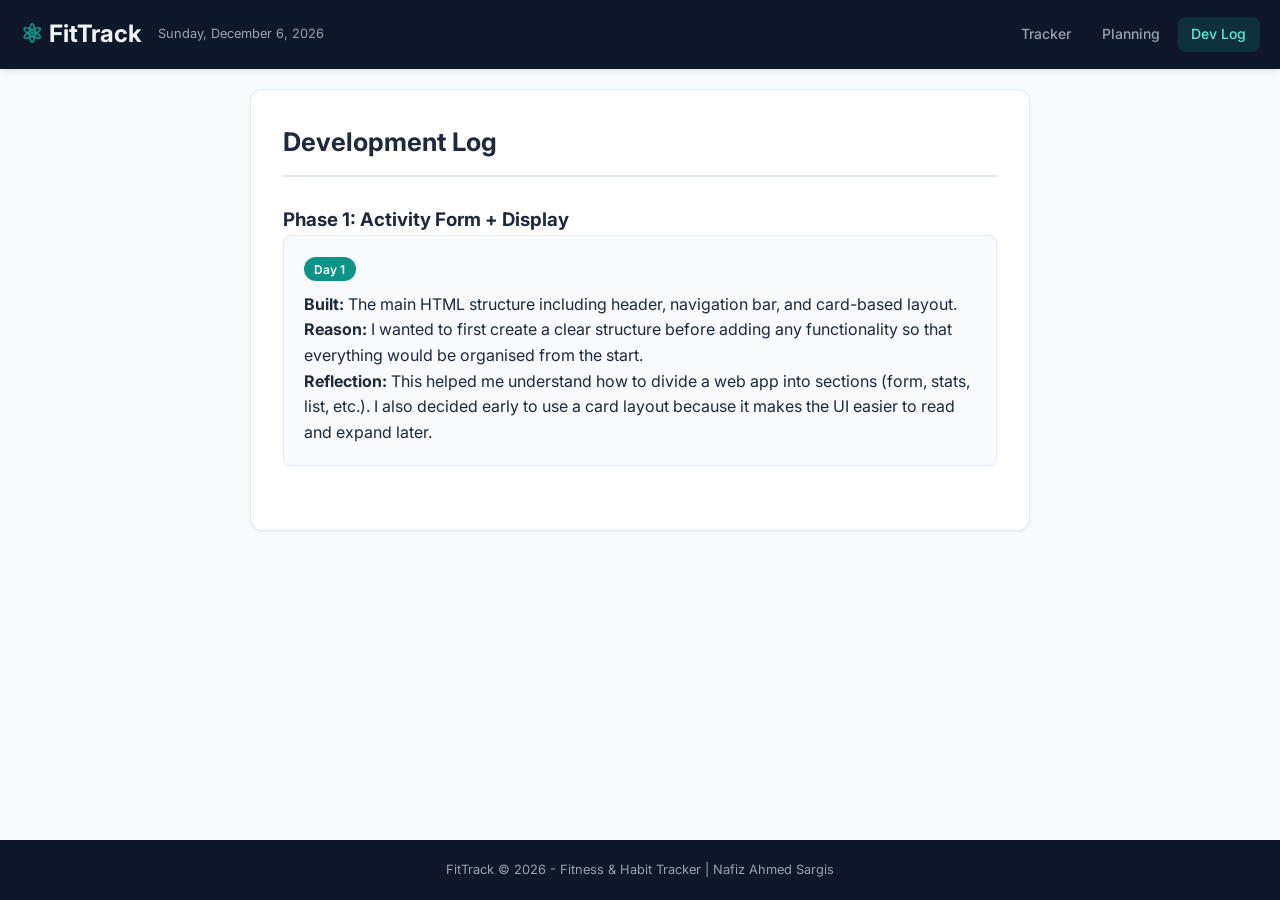
==== devlog.html @ 8bab639a "Phase 1: add activity form and render in-memory list" ====
<!doctype html>
<html lang="en">
  <head>
    <!-- Dev Log page explains how I built the project step by step -->
    <meta charset="UTF-8" />
    <meta name="viewport" content="width=device-width, initial-scale=1.0" />
    <title>FitTrack - Dev Log</title>

    <link rel="preconnect" href="https://fonts.googleapis.com" />
    <link rel="preconnect" href="https://fonts.gstatic.com" crossorigin />
    <link
      href="https://fonts.googleapis.com/css2?family=Inter:wght@400;500;600;700&display=swap"
      rel="stylesheet"
    />
    <link rel="stylesheet" href="./css/styles.css" />
  </head>

  <body>
    <header class="app-header">
      <div class="header-content">
        <div class="header-left">
          <h1 class="app-title">
            <span class="title-icon">&#9883;</span> FitTrack
          </h1>
          <p class="current-date" id="currentDate"></p>
        </div>
        <nav class="header-nav">
          <a href="./index.html" class="nav-link">Tracker</a>
          <a href="./planning.html" class="nav-link">Planning</a>
          <a href="./devlog.html" class="nav-link active">Dev Log</a>
        </nav>
      </div>
    </header>

    <main class="main-content docs-content">
      <div class="doc-container">
        <h2 class="doc-title">Development Log</h2>

        <section class="doc-section">
          <h3>Phase 1: Activity Form + Display</h3>
          <div class="log-entry">
            <span class="log-date">Day 1</span>
            <p>
              <strong>Built:</strong> The main HTML structure including header,
              navigation bar, and card-based layout.
            </p>
            <p>
              <strong>Reason:</strong> I wanted to first create a clear
              structure before adding any functionality so that everything would
              be organised from the start.
            </p>
            <p>
              <strong>Reflection:</strong> This helped me understand how to
              divide a web app into sections (form, stats, list, etc.). I also
              decided early to use a card layout because it makes the UI easier
              to read and expand later.
            </p>
          </div>
        </section>
      </div>
    </main>

    <footer class="app-footer">
      <p>FitTrack &copy; 2026 - Fitness & Habit Tracker | Nafiz Ahmed Sargis</p>
    </footer>

    <!-- Same simple date script for consistency on docs pages -->
    <script>
      document.getElementById("currentDate").textContent =
        new Date().toLocaleDateString("en-US", {
          weekday: "long",
          year: "numeric",
          month: "long",
          day: "numeric",
        });
    </script>
  </body>
</html>
---- css/styles.css ----
/* ==========================================================
   FitTrack (Phase 1)
   - I’m starting with a clean base UI: header + form + list
   - Later phases will add more styling (stats, filters, goals…)
   ========================================================== */

/* Design variables (easy to change colors in one place) */
:root {
  --color-bg: #f8fafc;
  --color-card: #ffffff;
  --color-header: #0f172a;
  --color-header-text: #f1f5f9;
  --color-text: #1e293b;
  --color-text-secondary: #64748b;
  --color-border: #e2e8f0;

  --color-primary: #0d9488;
  --color-danger: #ef4444;

  --shadow-sm: 0 1px 2px rgba(0, 0, 0, 0.05);
  --shadow-md: 0 4px 6px -1px rgba(0, 0, 0, 0.07),
    0 2px 4px -2px rgba(0, 0, 0, 0.05);

  --radius: 12px;
  --radius-sm: 8px;

  --font-family: 'Inter', -apple-system, BlinkMacSystemFont, 'Segoe UI', sans-serif;
}

/* Simple reset so spacing is consistent in all browsers */
*,
*::before,
*::after {
  box-sizing: border-box;
  margin: 0;
  padding: 0;
}

/* Overall page layout: header + main + footer */
body {
  font-family: var(--font-family);
  background: var(--color-bg);
  color: var(--color-text);
  line-height: 1.6;

  /* flex column lets footer sit at bottom when page is short */
  min-height: 100vh;
  display: flex;
  flex-direction: column;
}

/* Header stays visible while scrolling (nice app feeling) */
.app-header {
  background: var(--color-header);
  color: var(--color-header-text);
  padding: 0 1.25rem;
  position: sticky;
  top: 0;
  z-index: 100;
  box-shadow: var(--shadow-md);
}

.header-content {
  max-width: 1280px;
  margin: 0 auto;
  padding: 0.875rem 0;

  display: flex;
  align-items: center;
  justify-content: space-between;
  flex-wrap: wrap;
  gap: 0.5rem;
}

.header-left {
  display: flex;
  align-items: center;
  gap: 1rem;
}

.app-title {
  font-size: 1.5rem;
  font-weight: 700;
  display: inline-flex;
  align-items: center;
  gap: 0.35rem;
}

.title-icon {
  font-size: 1.6rem;
  color: var(--color-primary);
}

.current-date {
  font-size: 0.8rem;
  color: #94a3b8;
}

.header-nav {
  display: flex;
  gap: 0.25rem;
}

.nav-link {
  color: #94a3b8;
  text-decoration: none;
  padding: 0.4rem 0.85rem;
  border-radius: var(--radius-sm);
  font-size: 0.875rem;
  font-weight: 500;
}

.nav-link.active {
  background: rgba(13, 148, 136, 0.2);
  color: #5eead4;
}

/* Main area centers content and adds padding */
.main-content {
  max-width: 1280px;
  margin: 0 auto;
  padding: 1.25rem;
  width: 100%;
  flex: 1; /* pushes footer down */
}

/* Mobile-first: stack columns */
.content-grid {
  display: flex;
  flex-direction: column;
  gap: 1.25rem;
}

/* Card is the main UI pattern in this app */
.card {
  background: var(--color-card);
  border-radius: var(--radius);
  padding: 1.5rem;
  box-shadow: var(--shadow-sm);
  border: 1px solid var(--color-border);
}

.card-title {
  font-size: 1.1rem;
  font-weight: 700;
  margin-bottom: 1rem;
}

/* Form styles */
.form-group {
  margin-bottom: 1rem;
}

.form-group label {
  display: block;
  font-size: 0.85rem;
  font-weight: 600;
  margin-bottom: 0.35rem;
}

.form-group input,
.form-group select,
.form-group textarea {
  width: 100%;
  padding: 0.65rem 0.85rem;
  border: 1.5px solid var(--color-border);
  border-radius: var(--radius-sm);
  font-family: var(--font-family);
  font-size: 0.9rem;
  background: var(--color-card);
  color: var(--color-text);
}

.form-group textarea {
  resize: vertical; /* user can expand notes */
  min-height: 70px;
}

/* I keep a reserved space so layout doesn't jump when showing errors */
.error-message {
  display: block;
  font-size: 0.78rem;
  color: var(--color-danger);
  margin-top: 0.3rem;
  min-height: 1rem;
}

.success-message {
  background: #d1fae5;
  color: #065f46;
  padding: 0.65rem 1rem;
  border-radius: var(--radius-sm);
  font-size: 0.85rem;
  margin-top: 0.75rem;
  font-weight: 500;
  text-align: center;
}

/* Button styles (basic for now, will get nicer later) */
.btn {
  display: inline-flex;
  align-items: center;
  justify-content: center;
  padding: 0.6rem 1.25rem;
  border: none;
  border-radius: var(--radius-sm);
  font-family: var(--font-family);
  font-size: 0.875rem;
  font-weight: 600;
  cursor: pointer;
}

.btn-primary {
  background: var(--color-primary);
  color: white;
}

.form-actions {
  display: flex;
  gap: 0.75rem;
}
.form-actions .btn {
  flex: 1;
}

/* Activities list */
.activities-header {
  display: flex;
  align-items: center;
  justify-content: space-between;
}

.activity-count {
  font-size: 0.8rem;
  color: var(--color-text-secondary);
  font-weight: 500;
}

.activities-list {
  display: flex;
  flex-direction: column;
  gap: 0.65rem;
}

.activity-card {
  border: 1px solid var(--color-border);
  border-radius: var(--radius-sm);
  padding: 1rem 1.1rem;
  background: var(--color-bg);
}

.activity-card-title {
  font-weight: 600;
  font-size: 0.95rem;
}

.activity-card-details {
  margin-top: 0.35rem;
  display: flex;
  flex-wrap: wrap;
  gap: 0.85rem;
  font-size: 0.82rem;
  color: var(--color-text-secondary);
}

/* Empty state helps user understand what to do */
.empty-state {
  text-align: center;
  padding: 2.25rem 1rem;
  color: var(--color-text-secondary);
}

.empty-icon {
  font-size: 2.5rem;
  display: block;
  margin-bottom: 0.65rem;
  opacity: 0.6;
}

/* Docs page layout (planning + devlog) */
.docs-content {
  max-width: 820px;
}

.doc-container {
  background: var(--color-card);
  border-radius: var(--radius);
  padding: 2rem;
  box-shadow: var(--shadow-sm);
  border: 1px solid var(--color-border);
}

.doc-title {
  font-size: 1.6rem;
  font-weight: 700;
  margin-bottom: 1.75rem;
  padding-bottom: 0.75rem;
  border-bottom: 2px solid var(--color-border);
}

.doc-section {
  margin-bottom: 2rem;
}

.log-entry {
  background: var(--color-bg);
  border-radius: var(--radius-sm);
  padding: 1.25rem;
  border: 1px solid var(--color-border);
}

.log-date {
  display: inline-block;
  background: var(--color-primary);
  color: white;
  padding: 0.15rem 0.65rem;
  border-radius: 20px;
  font-size: 0.75rem;
  font-weight: 600;
  margin-bottom: 0.65rem;
}

/* Footer matches header (simple app frame) */
.app-footer {
  background: var(--color-header);
  color: #94a3b8;
  text-align: center;
  padding: 1.25rem;
  font-size: 0.8rem;
  margin-top: 2rem;
}

/* Desktop: switch into two columns */
@media (min-width: 900px) {
  .content-grid {
    flex-direction: row;
  }

  .left-column {
    flex: 0 0 420px;
  }

  .right-column {
    flex: 1;
  }
}
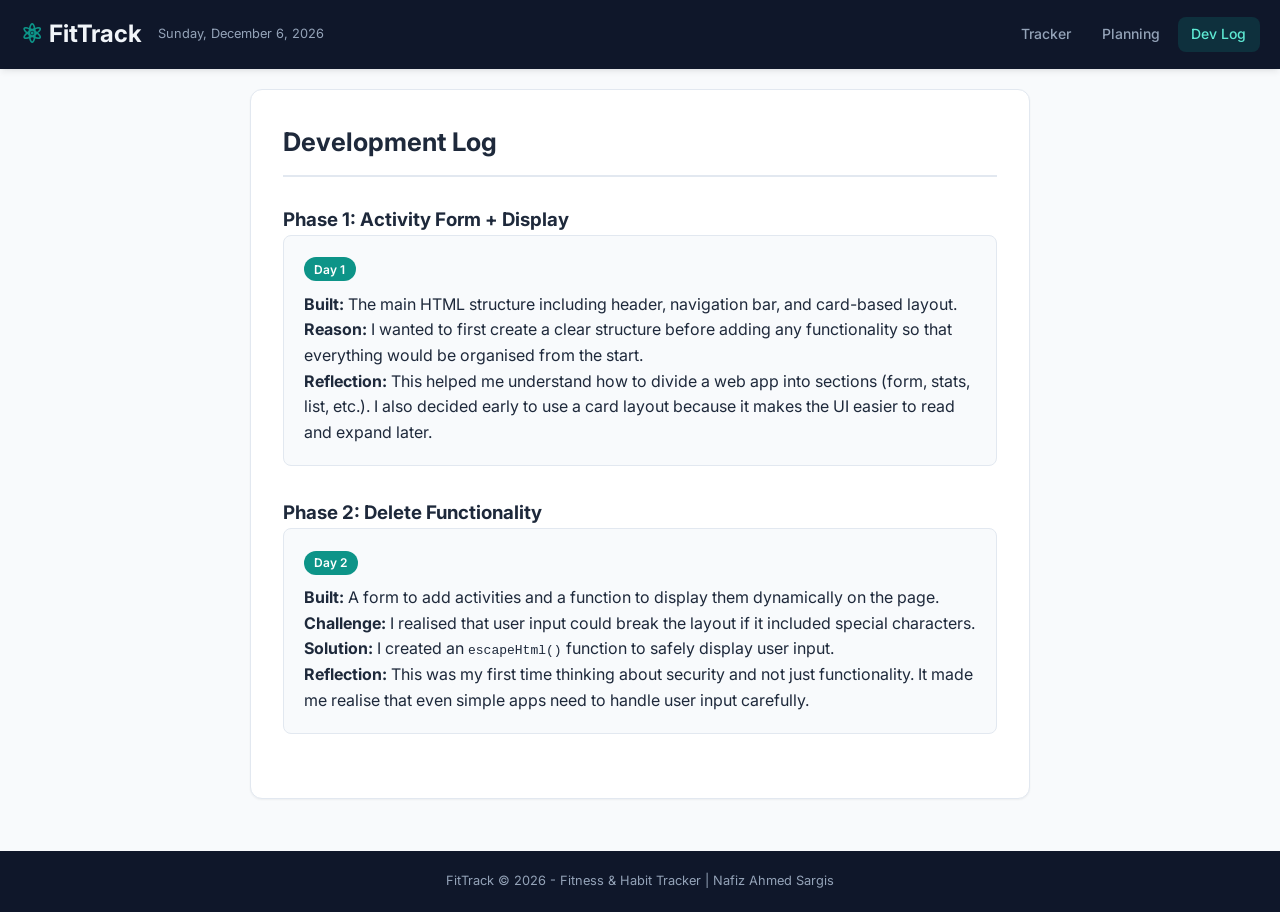
==== commit 3a61b64d: "Phase 2: add delete button and remove activities (in-memory)" ====
--- a/devlog.html
+++ b/devlog.html
@@ -57,6 +57,30 @@
             </p>
           </div>
         </section>
+        
+        <section class="doc-section">
+          <h3>Phase 2: Delete Functionality</h3>
+          <div class="log-entry">
+            <span class="log-date">Day 2</span>
+            <p>
+              <strong>Built:</strong> A form to add activities and a function to
+              display them dynamically on the page.
+            </p>
+            <p>
+              <strong>Challenge:</strong> I realised that user input could break
+              the layout if it included special characters.
+            </p>
+            <p>
+              <strong>Solution:</strong> I created an
+              <code>escapeHtml()</code> function to safely display user input.
+            </p>
+            <p>
+              <strong>Reflection:</strong> This was my first time thinking about
+              security and not just functionality. It made me realise that even
+              simple apps need to handle user input carefully.
+            </p>
+          </div>
+        </section>
       </div>
     </main>
 
--- a/css/styles.css
+++ b/css/styles.css
@@ -1,7 +1,13 @@
 /* ==========================================================
-   FitTrack (Phase 1)
+   FitTrack - Phase 1 Styles
    - I’m starting with a clean base UI: header + form + list
    - Later phases will add more styling (stats, filters, goals…)
+
+   FitTrack - Phase 2 Styles
+   I am still keeping CSS simple because I want functionality
+   first. Phase 2 adds styles for:
+   - Delete button on activity cards
+   - Card header layout (title on left, actions on right)
    ========================================================== */
 
 /* Design variables (easy to change colors in one place) */
@@ -15,16 +21,20 @@
   --color-border: #e2e8f0;
 
   --color-primary: #0d9488;
+
+  /* Phase 2: delete button colors */
   --color-danger: #ef4444;
+  --color-danger-hover: #dc2626;
 
   --shadow-sm: 0 1px 2px rgba(0, 0, 0, 0.05);
-  --shadow-md: 0 4px 6px -1px rgba(0, 0, 0, 0.07),
-    0 2px 4px -2px rgba(0, 0, 0, 0.05);
+  --shadow-md:
+    0 4px 6px -1px rgba(0, 0, 0, 0.07), 0 2px 4px -2px rgba(0, 0, 0, 0.05);
 
   --radius: 12px;
   --radius-sm: 8px;
 
-  --font-family: 'Inter', -apple-system, BlinkMacSystemFont, 'Segoe UI', sans-serif;
+  --font-family:
+    "Inter", -apple-system, BlinkMacSystemFont, "Segoe UI", sans-serif;
 }
 
 /* Simple reset so spacing is consistent in all browsers */
@@ -215,6 +225,22 @@
   color: white;
 }
 
+/* Phase 2: delete button */
+.btn-danger {
+  background: var(--color-danger);
+  color: white;
+}
+.btn-danger:hover {
+  background: var(--color-danger-hover);
+}
+
+/* Small buttons that sit inside cards */
+.btn-icon {
+  padding: 0.4rem 0.55rem;
+  font-size: 0.85rem;
+  border-radius: 6px;
+}
+
 .form-actions {
   display: flex;
   gap: 0.75rem;
@@ -247,6 +273,14 @@
   border-radius: var(--radius-sm);
   padding: 1rem 1.1rem;
   background: var(--color-bg);
+}
+
+/* Phase 2: header row inside the card */
+.activity-card-header {
+  display: flex;
+  justify-content: space-between;
+  align-items: flex-start;
+  gap: 0.75rem;
 }
 
 .activity-card-title {
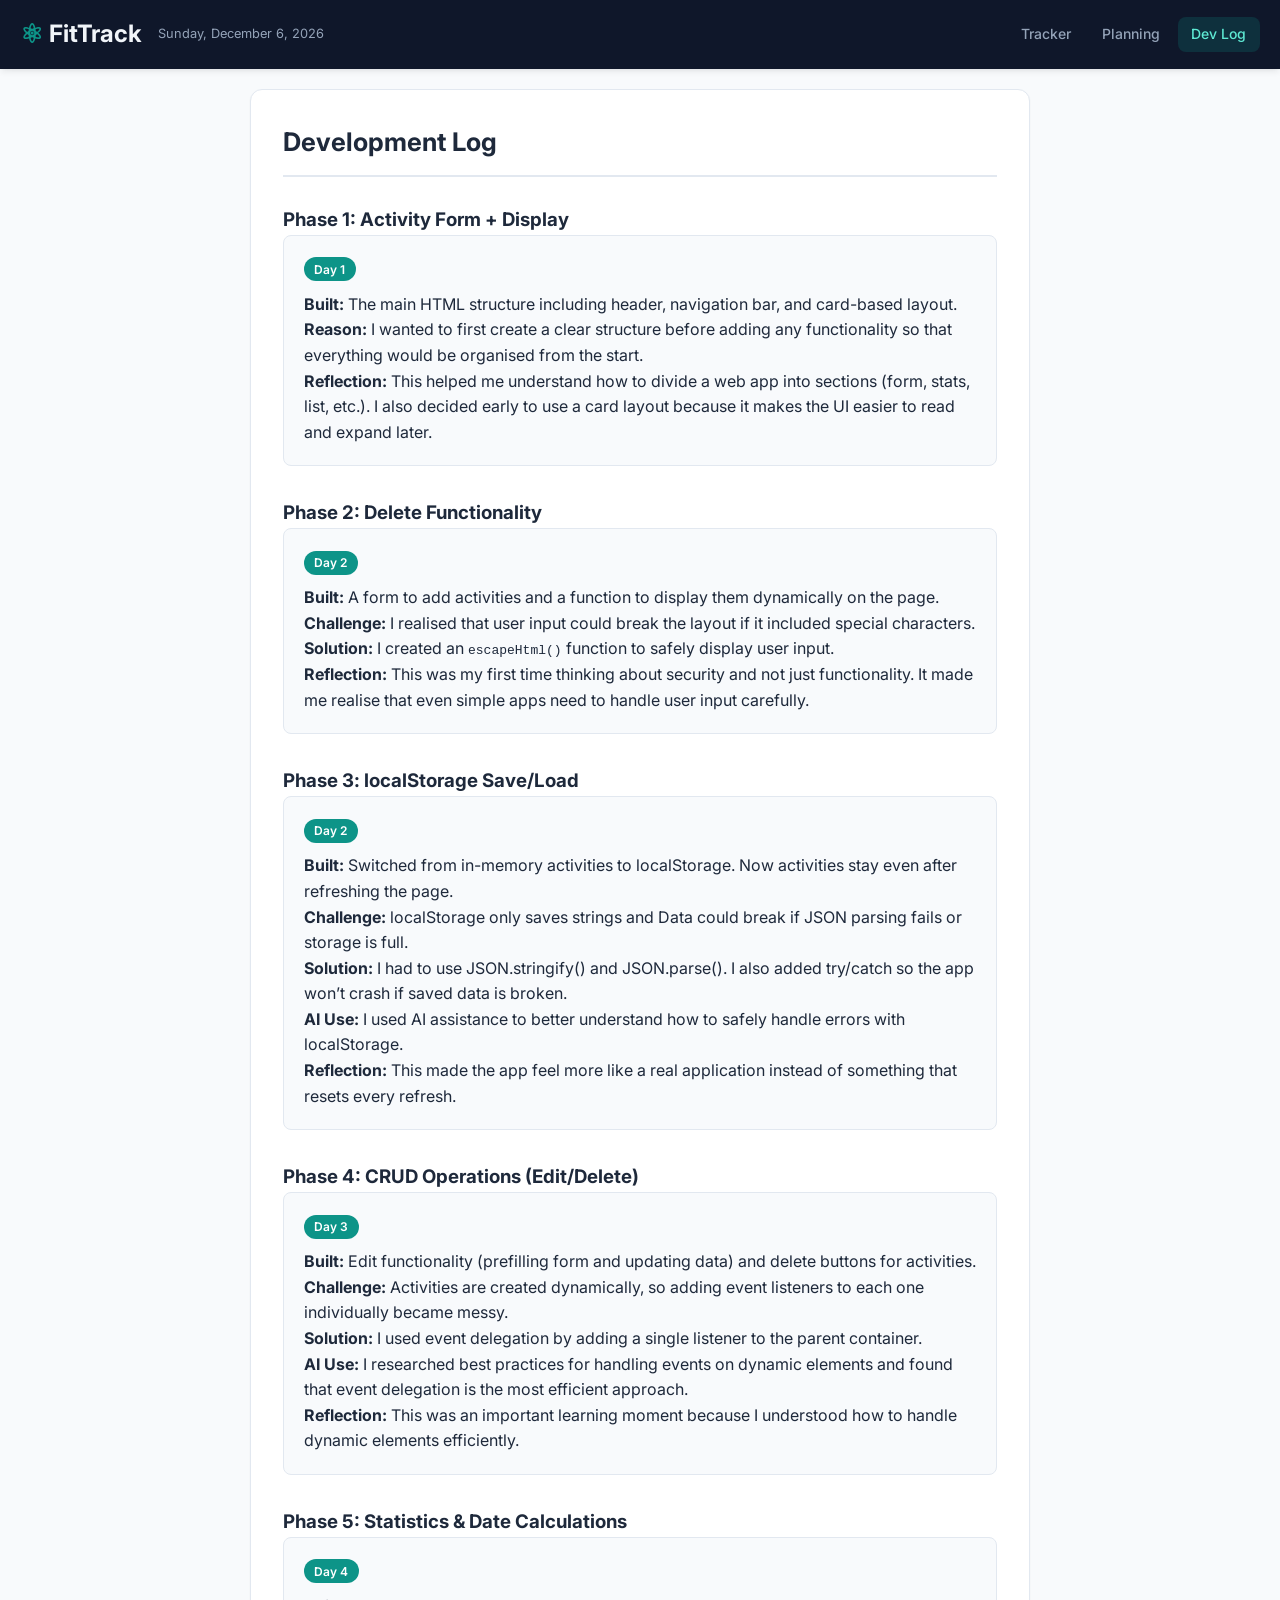
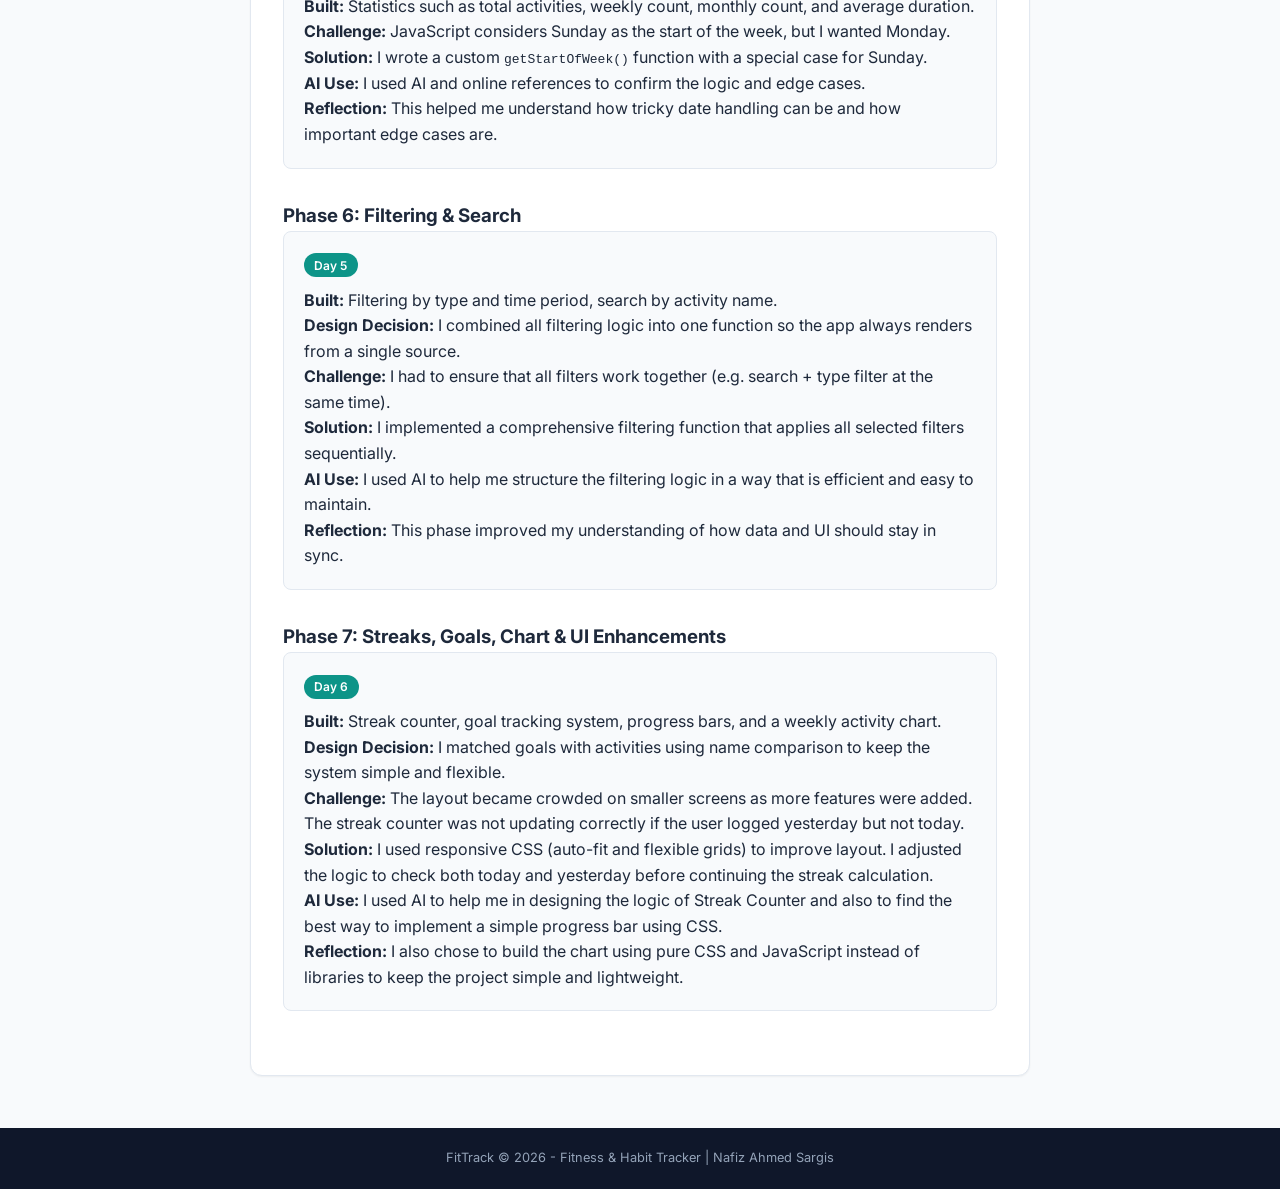
==== commit 5a53978b: "Phase 7: add goals with progress bars and streak counter" ====
--- a/devlog.html
+++ b/devlog.html
@@ -57,7 +57,7 @@
             </p>
           </div>
         </section>
-        
+
         <section class="doc-section">
           <h3>Phase 2: Delete Functionality</h3>
           <div class="log-entry">
@@ -78,6 +78,150 @@
               <strong>Reflection:</strong> This was my first time thinking about
               security and not just functionality. It made me realise that even
               simple apps need to handle user input carefully.
+            </p>
+          </div>
+        </section>
+        <section class="doc-section">
+          <h3>Phase 3: localStorage Save/Load</h3>
+          <div class="log-entry">
+            <span class="log-date">Day 2</span>
+            <p>
+              <strong>Built:</strong> Switched from in-memory activities to
+              localStorage. Now activities stay even after refreshing the page.
+            </p>
+            <p>
+              <strong>Challenge:</strong> localStorage only saves strings and
+              Data could break if JSON parsing fails or storage is full.
+            </p>
+            <p>
+              <strong>Solution:</strong> I had to use JSON.stringify() and
+              JSON.parse(). I also added try/catch so the app won’t crash if
+              saved data is broken.
+            </p>
+            <p>
+              <strong>AI Use:</strong> I used AI assistance to better understand
+              how to safely handle errors with localStorage.
+            </p>
+            <p>
+              <strong>Reflection:</strong> This made the app feel more like a
+              real application instead of something that resets every refresh.
+            </p>
+          </div>
+        </section>
+        <section class="doc-section">
+          <h3>Phase 4: CRUD Operations (Edit/Delete)</h3>
+          <div class="log-entry">
+            <span class="log-date">Day 3</span>
+            <p>
+              <strong>Built:</strong> Edit functionality (prefilling form and
+              updating data) and delete buttons for activities.
+            </p>
+            <p>
+              <strong>Challenge:</strong> Activities are created dynamically, so
+              adding event listeners to each one individually became messy.
+            </p>
+            <p>
+              <strong>Solution:</strong> I used event delegation by adding a
+              single listener to the parent container.
+            </p>
+            <p>
+              <strong>AI Use:</strong> I researched best practices for handling
+              events on dynamic elements and found that event delegation is the
+              most efficient approach.
+            </p>
+            <p>
+              <strong>Reflection:</strong> This was an important learning moment
+              because I understood how to handle dynamic elements efficiently.
+            </p>
+          </div>
+        </section>
+        <section class="doc-section">
+          <h3>Phase 5: Statistics & Date Calculations</h3>
+          <div class="log-entry">
+            <span class="log-date">Day 4</span>
+            <p>
+              <strong>Built:</strong> Statistics such as total activities,
+              weekly count, monthly count, and average duration.
+            </p>
+            <p>
+              <strong>Challenge:</strong> JavaScript considers Sunday as the
+              start of the week, but I wanted Monday.
+            </p>
+            <p>
+              <strong>Solution:</strong> I wrote a custom
+              <code>getStartOfWeek()</code> function with a special case for
+              Sunday.
+            </p>
+            <p>
+              <strong>AI Use:</strong> I used AI and online references to
+              confirm the logic and edge cases.
+            </p>
+            <p>
+              <strong>Reflection:</strong> This helped me understand how tricky
+              date handling can be and how important edge cases are.
+            </p>
+          </div>
+        </section>
+        <section class="doc-section">
+          <h3>Phase 6: Filtering & Search</h3>
+          <div class="log-entry">
+            <span class="log-date">Day 5</span>
+            <p>
+              <strong>Built:</strong> Filtering by type and time period, search
+              by activity name.
+            </p>
+            <p>
+              <strong>Design Decision:</strong> I combined all filtering logic
+              into one function so the app always renders from a single source.
+            </p>
+            <p>
+              <strong>Challenge:</strong> I had to ensure that all filters work
+              together (e.g. search + type filter at the same time).
+            </p>
+            <p>
+              <strong>Solution:</strong> I implemented a comprehensive filtering
+              function that applies all selected filters sequentially.
+            </p>
+            <p>
+              <strong>AI Use:</strong> I used AI to help me structure the
+              filtering logic in a way that is efficient and easy to maintain.
+            </p>
+            <p>
+              <strong>Reflection:</strong> This phase improved my understanding
+              of how data and UI should stay in sync.
+            </p>
+          </div>
+        </section>
+                <section class="doc-section">
+          <h3>Phase 7: Streaks, Goals, Chart & UI Enhancements</h3>
+          <div class="log-entry">
+            <span class="log-date">Day 6</span>
+            <p>
+              <strong>Built:</strong> Streak counter, goal tracking system, progress bars, and a
+              weekly activity chart.
+            </p>
+            <p>
+              <strong>Design Decision:</strong> I matched goals with activities
+              using name comparison to keep the system simple and flexible.
+            </p>
+            <p>
+              <strong>Challenge:</strong> The layout became crowded on smaller
+              screens as more features were added. The streak counter was not
+              updating correctly if the user logged yesterday but not today.
+            </p>
+            <p>
+              <strong>Solution:</strong> I used responsive CSS (auto-fit and
+              flexible grids) to improve layout. I adjusted the logic to check both
+              today and yesterday before continuing the streak calculation. 
+            </p>
+            <p>
+              <strong>AI Use:</strong> I used AI to help me in designing the logic of Streak Counter and 
+              also to find the best way to implement a simple progress bar using CSS.
+            </p>
+            <p>
+              <strong>Reflection:</strong> I also chose to build the chart using
+              pure CSS and JavaScript instead of libraries to keep the project
+              simple and lightweight.
             </p>
           </div>
         </section>
--- a/css/styles.css
+++ b/css/styles.css
@@ -1,5 +1,5 @@
 /* ==========================================================
-   FitTrack - Phase 1 Styles
+   FitTrack (Phase 1)
    - I’m starting with a clean base UI: header + form + list
    - Later phases will add more styling (stats, filters, goals…)
 
@@ -8,6 +8,25 @@
    first. Phase 2 adds styles for:
    - Delete button on activity cards
    - Card header layout (title on left, actions on right)
+
+   FitTrack - Phase 4 Styles
+   Phase 4 adds:
+   - Edit button on activity cards
+   - Secondary button (Cancel)
+   - Card action button row feels more "app-like"
+
+   FitTrack - Phase 5 Styles
+   Phase 5 adds:
+   - A quick stats bar (Total/Week/Month/Avg Duration)
+
+   FitTrack - Phase 6 Styles
+   Phase 6 adds:
+   - Filter/Search card styling (select inputs + search box)
+
+   FitTrack - Phase 7 Styles
+   Phase 7 adds:
+   - Goal card styling + progress bars
+   - Streak tile added to the stats bar
    ========================================================== */
 
 /* Design variables (easy to change colors in one place) */
@@ -26,6 +45,11 @@
   --color-danger: #ef4444;
   --color-danger-hover: #dc2626;
 
+  /* Phase 4: a neutral secondary button */
+  --color-secondary: #e2e8f0;
+  --color-secondary-hover: #cbd5e1;
+  --color-success: #10b981;
+
   --shadow-sm: 0 1px 2px rgba(0, 0, 0, 0.05);
   --shadow-md:
     0 4px 6px -1px rgba(0, 0, 0, 0.07), 0 2px 4px -2px rgba(0, 0, 0, 0.05);
@@ -134,6 +158,51 @@
   flex: 1; /* pushes footer down */
 }
 
+/* Phase 5: stats bar */
+.stats-bar {
+  display: grid;
+  /* stats bar now wraps naturally on small screens */
+  grid-template-columns: repeat(auto-fit, minmax(150px, 1fr));
+  gap: 0.75rem;
+  margin-bottom: 1.25rem;
+}
+
+.stats-item {
+  background: var(--color-card);
+  border-radius: var(--radius);
+  padding: 1rem 1.25rem;
+  display: flex;
+  align-items: center;
+  gap: 0.75rem;
+  box-shadow: var(--shadow-sm);
+  border: 1px solid var(--color-border);
+}
+
+.stats-icon {
+  font-size: 1.75rem;
+  line-height: 1;
+}
+
+.stats-info {
+  display: flex;
+  flex-direction: column;
+}
+
+.stats-number {
+  font-size: 1.5rem;
+  font-weight: 700;
+  line-height: 1.2;
+  color: var(--color-text);
+}
+
+.stats-label {
+  font-size: 0.75rem;
+  color: var(--color-text-secondary);
+  font-weight: 600;
+  text-transform: uppercase;
+  letter-spacing: 0.04em;
+}
+
 /* Mobile-first: stack columns */
 .content-grid {
   display: flex;
@@ -234,7 +303,20 @@
   background: var(--color-danger-hover);
 }
 
+.btn-small {
+  padding: 0.45rem 0.85rem;
+  font-size: 0.8rem;
+}
+
 /* Small buttons that sit inside cards */
+/* cancel button */
+.btn-secondary {
+  background: var(--color-secondary);
+  color: var(--color-text);
+}
+.btn-secondary:hover {
+  background: var(--color-secondary-hover);
+}
 .btn-icon {
   padding: 0.4rem 0.55rem;
   font-size: 0.85rem;
@@ -249,6 +331,133 @@
   flex: 1;
 }
 
+/* Goal form row */
+.goal-form {
+  margin-bottom: 1rem;
+}
+
+.form-row {
+  display: flex;
+  gap: 0.5rem;
+  align-items: flex-start;
+}
+
+.form-row input {
+  flex: 1;
+  padding: 0.55rem 0.75rem;
+  border: 1.5px solid var(--color-border);
+  border-radius: var(--radius-sm);
+  font-family: var(--font-family);
+  font-size: 0.85rem;
+  color: var(--color-text);
+  background: var(--color-card);
+}
+
+.form-row input[type="number"] {
+  max-width: 100px;
+}
+
+/* Goal item */
+.goal-item {
+  padding: 0.85rem;
+  border: 1px solid var(--color-border);
+  border-radius: var(--radius-sm);
+  margin-bottom: 0.65rem;
+  background: var(--color-bg);
+}
+
+.goal-header {
+  display: flex;
+  justify-content: space-between;
+  align-items: center;
+  margin-bottom: 0.5rem;
+}
+
+.goal-name {
+  font-weight: 600;
+  font-size: 0.88rem;
+}
+
+.goal-progress-text {
+  font-size: 0.78rem;
+  color: var(--color-text-secondary);
+  font-weight: 600;
+}
+
+/* Progress bar */
+.progress-bar-container {
+  background: var(--color-border);
+  border-radius: 20px;
+  height: 10px;
+  overflow: hidden;
+}
+
+.progress-bar {
+  height: 100%;
+  border-radius: 20px;
+  background: linear-gradient(90deg, var(--color-primary), #14b8a6);
+  transition: width 0.3s ease;
+}
+
+.progress-bar.complete {
+  background: linear-gradient(90deg, var(--color-success), #34d399);
+}
+
+.goal-delete {
+  background: none;
+  border: none;
+  color: var(--color-text-secondary);
+  cursor: pointer;
+  font-size: 1.1rem;
+  padding: 0.1rem 0.3rem;
+  border-radius: 4px;
+  line-height: 1;
+}
+
+.goal-delete:hover {
+  color: var(--color-danger);
+}
+
+/* Phase 6: Filter/Search card */
+.filter-controls {
+  display: flex;
+  flex-wrap: wrap;
+  gap: 0.65rem;
+}
+
+/* Each filter group is a mini block: label + input */
+.filter-group {
+  flex: 1;
+  min-width: 120px;
+}
+
+.filter-group label {
+  display: block;
+  font-size: 0.78rem;
+  font-weight: 600;
+  margin-bottom: 0.3rem;
+  color: var(--color-text-secondary);
+}
+
+/* Inputs inside filter area: slightly smaller padding */
+.filter-group select,
+.filter-group input {
+  width: 100%;
+  padding: 0.5rem 0.7rem;
+  border: 1.5px solid var(--color-border);
+  border-radius: var(--radius-sm);
+  font-family: var(--font-family);
+  font-size: 0.85rem;
+  color: var(--color-text);
+  background: var(--color-card);
+}
+
+/* Search takes more width */
+.filter-search {
+  flex: 2;
+  min-width: 180px;
+}
+
 /* Activities list */
 .activities-header {
   display: flex;
@@ -286,6 +495,12 @@
 .activity-card-title {
   font-weight: 600;
   font-size: 0.95rem;
+}
+
+.activity-card-actions {
+  display: flex;
+  gap: 0.4rem;
+  flex-shrink: 0;
 }
 
 .activity-card-details {
@@ -365,6 +580,13 @@
 }
 
 /* Desktop: switch into two columns */
+@media (min-width: 640px) {
+  /* Stats bar becomes 4 columns on tablet+ */
+  .stats-bar {
+    grid-template-columns: repeat(auto-fit, minmax(180px, 1fr));
+  }
+}
+
 @media (min-width: 900px) {
   .content-grid {
     flex-direction: row;
@@ -372,9 +594,15 @@
 
   .left-column {
     flex: 0 0 420px;
+    display: flex;
+    flex-direction: column;
+    gap: 1.25rem;
   }
 
   .right-column {
     flex: 1;
+    display: flex;
+    flex-direction: column;
+    gap: 1.25rem;
   }
 }
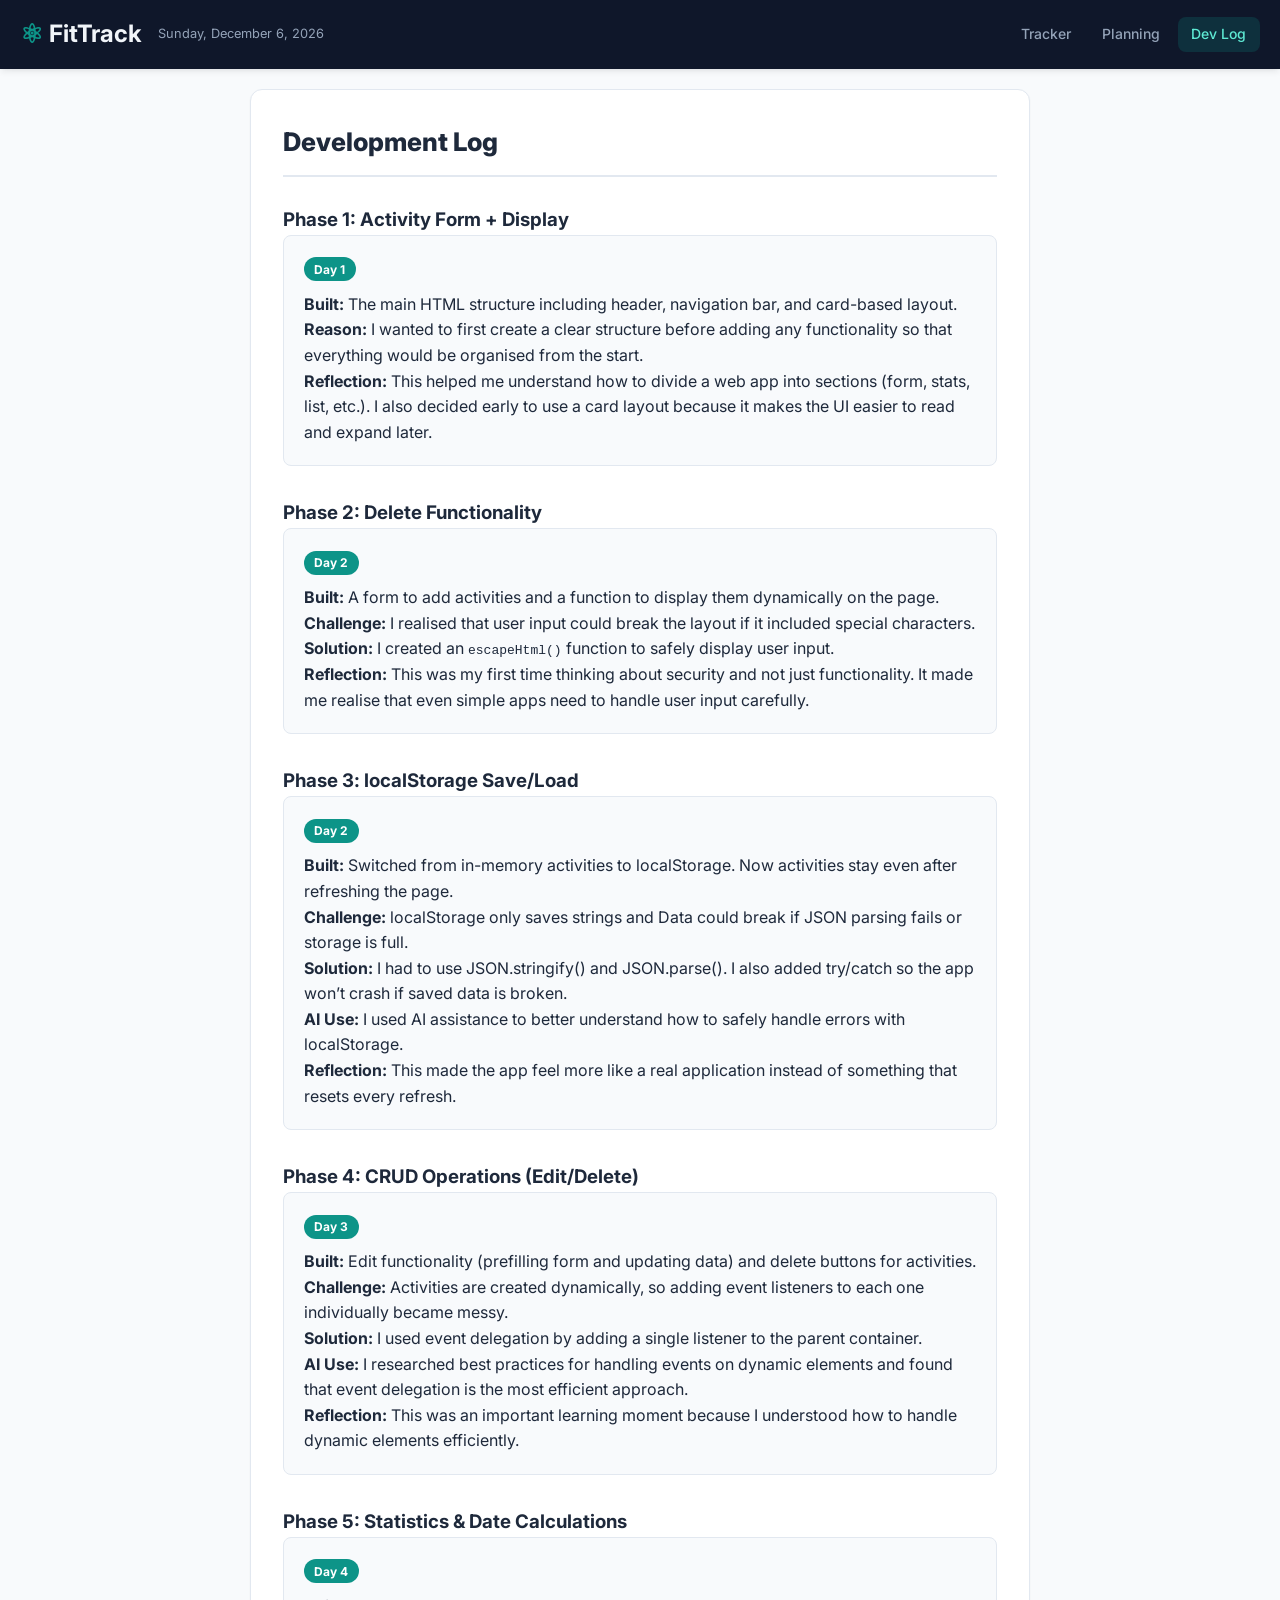
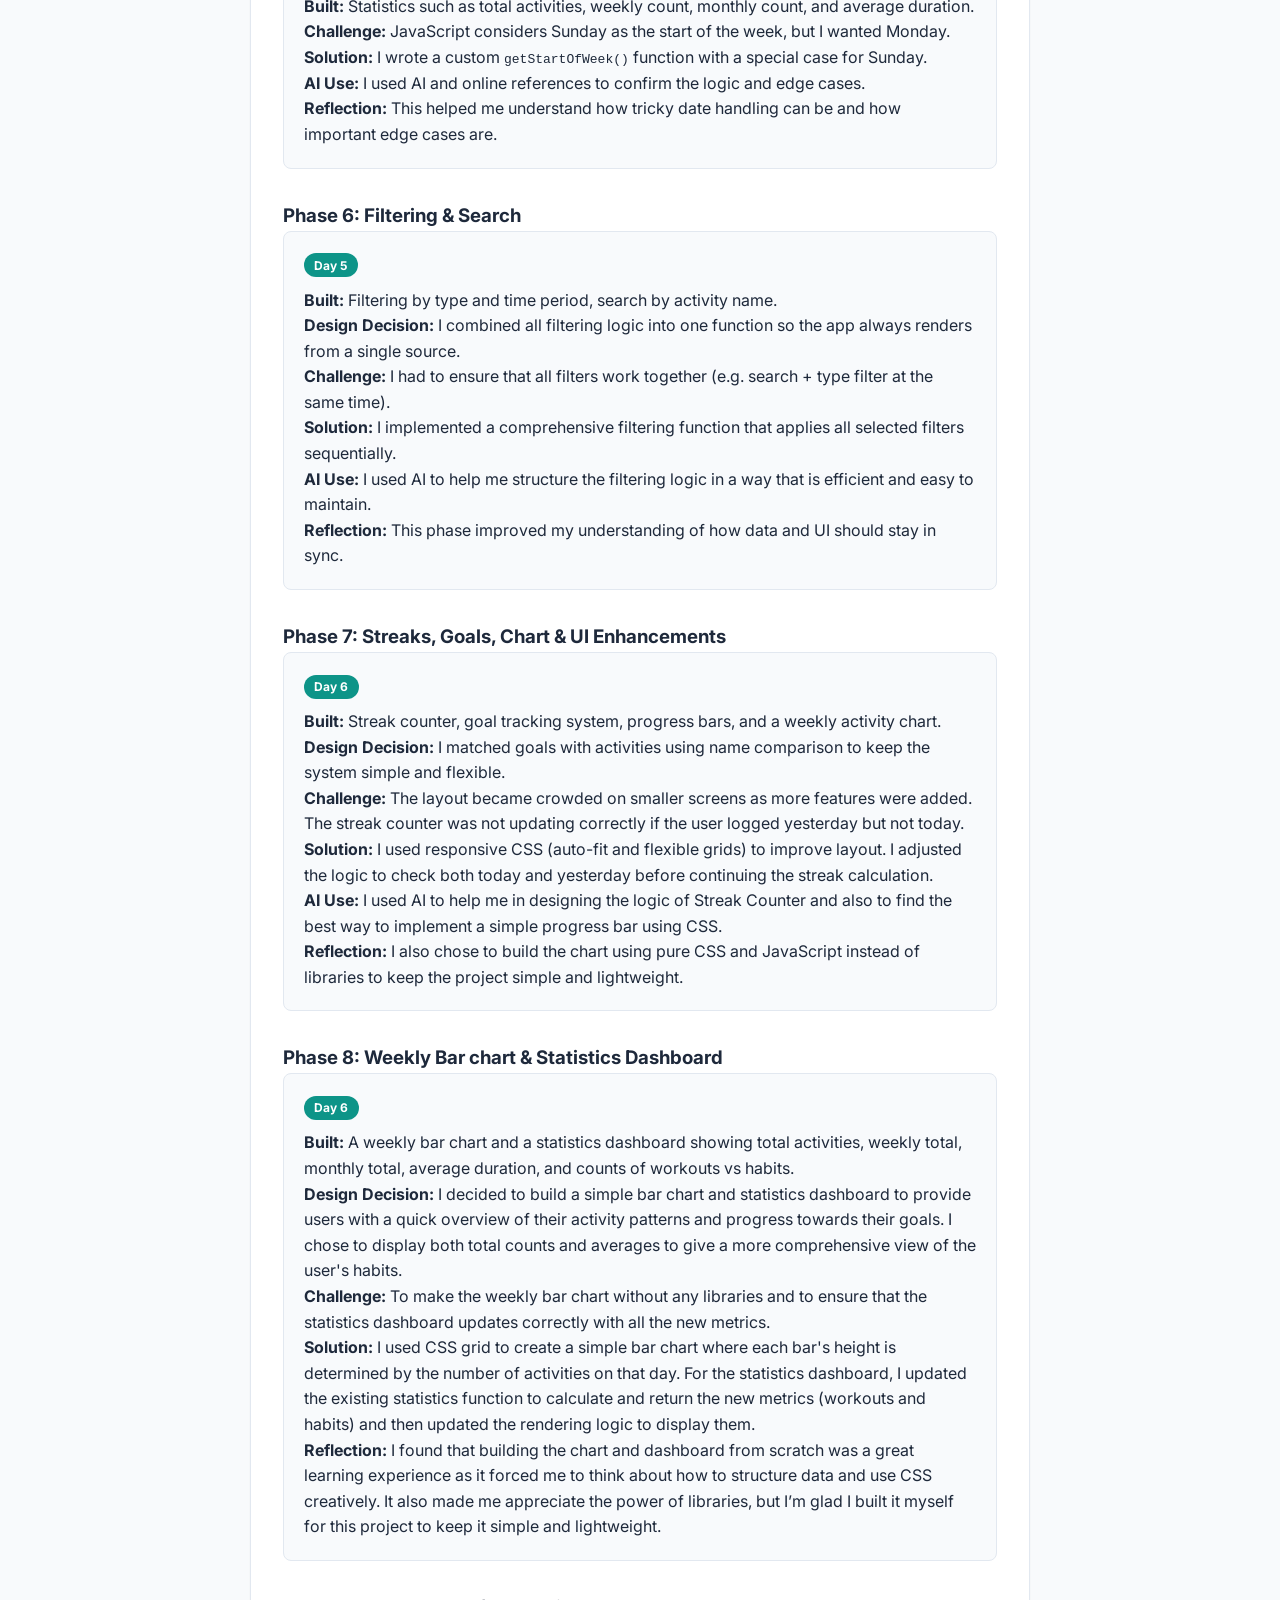
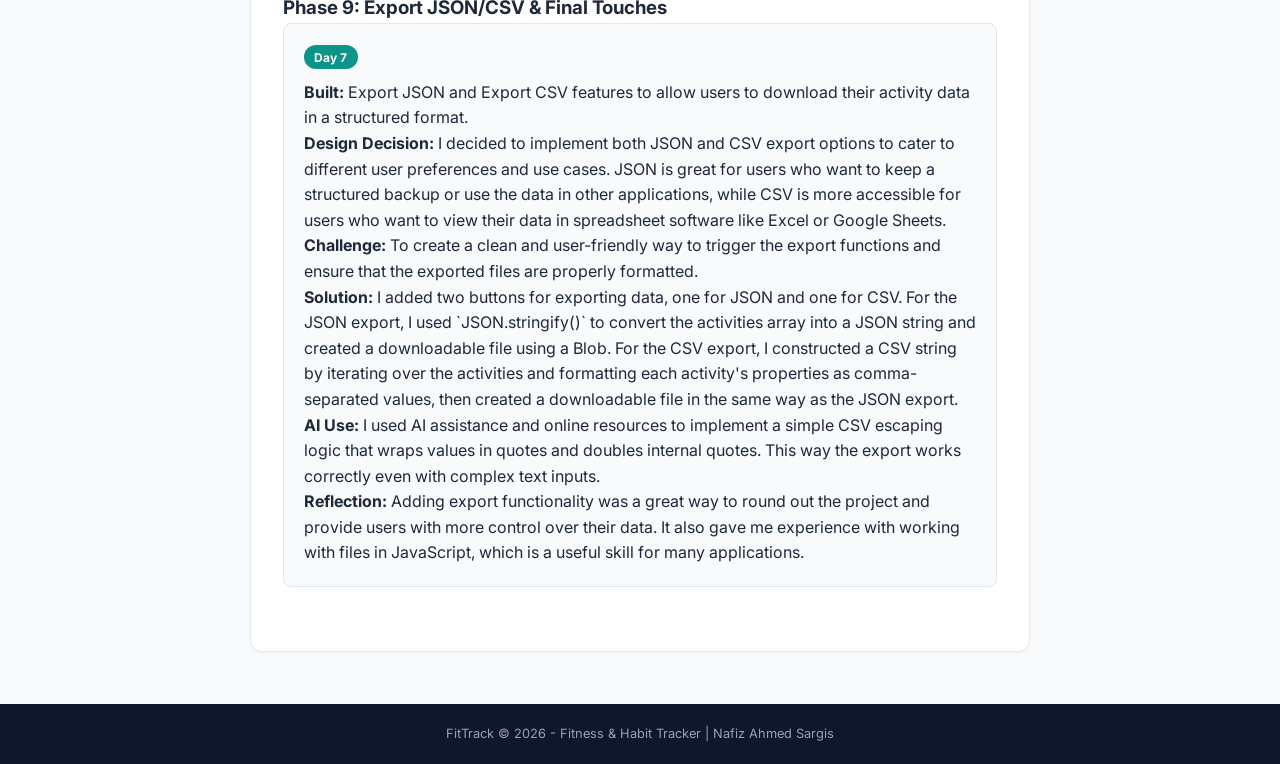
==== commit e632efb8: "Phase 9: add Export JSON/CSV, confirmation modal and final touch" ====
--- a/devlog.html
+++ b/devlog.html
@@ -192,13 +192,13 @@
             </p>
           </div>
         </section>
-                <section class="doc-section">
+        <section class="doc-section">
           <h3>Phase 7: Streaks, Goals, Chart & UI Enhancements</h3>
           <div class="log-entry">
             <span class="log-date">Day 6</span>
             <p>
-              <strong>Built:</strong> Streak counter, goal tracking system, progress bars, and a
-              weekly activity chart.
+              <strong>Built:</strong> Streak counter, goal tracking system,
+              progress bars, and a weekly activity chart.
             </p>
             <p>
               <strong>Design Decision:</strong> I matched goals with activities
@@ -211,17 +211,104 @@
             </p>
             <p>
               <strong>Solution:</strong> I used responsive CSS (auto-fit and
-              flexible grids) to improve layout. I adjusted the logic to check both
-              today and yesterday before continuing the streak calculation. 
-            </p>
-            <p>
-              <strong>AI Use:</strong> I used AI to help me in designing the logic of Streak Counter and 
-              also to find the best way to implement a simple progress bar using CSS.
+              flexible grids) to improve layout. I adjusted the logic to check
+              both today and yesterday before continuing the streak calculation.
+            </p>
+            <p>
+              <strong>AI Use:</strong> I used AI to help me in designing the
+              logic of Streak Counter and also to find the best way to implement
+              a simple progress bar using CSS.
             </p>
             <p>
               <strong>Reflection:</strong> I also chose to build the chart using
               pure CSS and JavaScript instead of libraries to keep the project
               simple and lightweight.
+            </p>
+          </div>
+        </section>
+        <section class="doc-section">
+          <h3>Phase 8: Weekly Bar chart & Statistics Dashboard</h3>
+          <div class="log-entry">
+            <span class="log-date">Day 6</span>
+            <p>
+              <strong>Built:</strong> A weekly bar chart and a statistics
+              dashboard showing total activities, weekly total, monthly total,
+              average duration, and counts of workouts vs habits.
+            </p>
+            <p>
+              <strong>Design Decision:</strong> I decided to build a simple bar
+              chart and statistics dashboard to provide users with a quick
+              overview of their activity patterns and progress towards their
+              goals. I chose to display both total counts and averages to give a
+              more comprehensive view of the user's habits.
+            </p>
+            <p>
+              <strong>Challenge:</strong> To make the weekly bar chart without
+              any libraries and to ensure that the statistics dashboard updates
+              correctly with all the new metrics.
+            </p>
+            <p>
+              <strong>Solution:</strong> I used CSS grid to create a simple bar
+              chart where each bar's height is determined by the number of
+              activities on that day. For the statistics dashboard, I updated
+              the existing statistics function to calculate and return the new
+              metrics (workouts and habits) and then updated the rendering logic
+              to display them.
+            </p>
+            <p>
+              <strong>Reflection:</strong> I found that building the chart and
+              dashboard from scratch was a great learning experience as it
+              forced me to think about how to structure data and use CSS
+              creatively. It also made me appreciate the power of libraries, but
+              I’m glad I built it myself for this project to keep it simple and
+              lightweight.
+            </p>
+          </div>
+        </section>
+        <section class="doc-section">
+          <h3>Phase 9: Export JSON/CSV & Final Touches</h3>
+          <div class="log-entry">
+            <span class="log-date">Day 7</span>
+            <p>
+              <strong>Built:</strong> Export JSON and Export CSV features to
+              allow users to download their activity data in a structured
+              format.
+            </p>
+            <p>
+              <strong>Design Decision:</strong> I decided to implement both JSON
+              and CSV export options to cater to different user preferences and
+              use cases. JSON is great for users who want to keep a structured
+              backup or use the data in other applications, while CSV is more
+              accessible for users who want to view their data in spreadsheet
+              software like Excel or Google Sheets.
+            </p>
+            <p>
+              <strong>Challenge:</strong> To create a clean and user-friendly
+              way to trigger the export functions and ensure that the exported
+              files are properly formatted.
+            </p>
+            <p>
+              <strong>Solution:</strong> I added two buttons for exporting data,
+              one for JSON and one for CSV. For the JSON export, I used
+              `JSON.stringify()` to convert the activities array into a JSON
+              string and created a downloadable file using a Blob. For the CSV
+              export, I constructed a CSV string by iterating over the
+              activities and formatting each activity's properties as
+              comma-separated values, then created a downloadable file in the
+              same way as the JSON export.
+            </p>
+            <p>
+              <strong>AI Use:</strong> I used AI assistance and online resources
+              to implement a simple CSV escaping logic that wraps values in
+              quotes and doubles internal quotes. This way the export works
+              correctly even with complex text inputs.
+            </p>
+            <p>
+              <strong>Reflection:</strong> Adding export functionality was a
+              great way to round out the project and provide users with more
+              control over their data. It also gave me experience with working
+              with files in JavaScript, which is a useful skill for many
+              applications.
             </p>
           </div>
         </section>
--- a/css/styles.css
+++ b/css/styles.css
@@ -27,7 +27,18 @@
    Phase 7 adds:
    - Goal card styling + progress bars
    - Streak tile added to the stats bar
-   ========================================================== */
+
+   FitTrack - Phase 8 Styles
+   Phase 8 adds:
+   - Weekly bar chart 
+   - Statistics Dashboard grid layout
+
+   FirTrack - Phase 9 Styles
+   Phase 9 adds:
+   - Data Management buttons
+   - Confirmation modal 
+   - Small animation + focus styles
+      ========================================================== */
 
 /* Design variables (easy to change colors in one place) */
 :root {
@@ -50,9 +61,15 @@
   --color-secondary-hover: #cbd5e1;
   --color-success: #10b981;
 
+  /* Phase 8: type colors for chart/visuals */
+  --color-workout: #0d9488;
+  --color-habit: #7c3aed;
+
   --shadow-sm: 0 1px 2px rgba(0, 0, 0, 0.05);
   --shadow-md:
     0 4px 6px -1px rgba(0, 0, 0, 0.07), 0 2px 4px -2px rgba(0, 0, 0, 0.05);
+  --shadow-lg:
+    0 10px 15px -3px rgba(0, 0, 0, 0.08), 0 4px 6px -4px rgba(0, 0, 0, 0.05);
 
   --radius: 12px;
   --radius-sm: 8px;
@@ -68,6 +85,10 @@
   box-sizing: border-box;
   margin: 0;
   padding: 0;
+}
+
+html {
+  scroll-behavior: smooth;
 }
 
 /* Overall page layout: header + main + footer */
@@ -142,6 +163,14 @@
   border-radius: var(--radius-sm);
   font-size: 0.875rem;
   font-weight: 500;
+  transition:
+    background 0.2s,
+    color 0.2s;
+}
+
+.nav-link:hover {
+  background: rgba(255, 255, 255, 0.08);
+  color: #e2e8f0;
 }
 
 .nav-link.active {
@@ -176,6 +205,14 @@
   gap: 0.75rem;
   box-shadow: var(--shadow-sm);
   border: 1px solid var(--color-border);
+  transition:
+    transform 0.15s,
+    box-shadow 0.15s;
+}
+
+.stats-item:hover {
+  transform: translateY(-1px);
+  box-shadow: var(--shadow-md);
 }
 
 .stats-icon {
@@ -248,6 +285,17 @@
   font-size: 0.9rem;
   background: var(--color-card);
   color: var(--color-text);
+  transition:
+    border-color 0.2s,
+    box-shadow 0.2s;
+}
+
+.form-group input:focus,
+.form-group select:focus,
+.form-group textarea:focus {
+  outline: none;
+  border-color: var(--color-primary);
+  box-shadow: 0 0 0 3px rgba(13, 148, 136, 0.12);
 }
 
 .form-group textarea {
@@ -287,11 +335,23 @@
   font-size: 0.875rem;
   font-weight: 600;
   cursor: pointer;
+  transition:
+    background 0.2s,
+    transform 0.1s,
+    box-shadow 0.2s;
+}
+
+.btn:active {
+  transform: scale(0.97);
 }
 
 .btn-primary {
   background: var(--color-primary);
   color: white;
+}
+
+.btn-primary:hover {
+  box-shadow: var(--shadow-sm);
 }
 
 /* Phase 2: delete button */
@@ -482,6 +542,14 @@
   border-radius: var(--radius-sm);
   padding: 1rem 1.1rem;
   background: var(--color-bg);
+  transition:
+    box-shadow 0.2s,
+    transform 0.15s;
+}
+
+.activity-card:hover {
+  box-shadow: var(--shadow-md);
+  transform: translateY(-1px);
 }
 
 /* Phase 2: header row inside the card */
@@ -524,6 +592,146 @@
   display: block;
   margin-bottom: 0.65rem;
   opacity: 0.6;
+}
+
+/* STATISTICS DASHBOARD */
+
+.stats-grid {
+  display: grid;
+  grid-template-columns: repeat(2, 1fr);
+  gap: 0.65rem;
+  margin-bottom: 0.25rem;
+}
+
+.stat-box {
+  background: var(--color-bg);
+  border-radius: var(--radius-sm);
+  padding: 0.85rem;
+  text-align: center;
+  border: 1px solid var(--color-border);
+}
+
+.stat-value {
+  display: block;
+  font-size: 1.5rem;
+  font-weight: 700;
+  color: var(--color-primary);
+  line-height: 1.2;
+}
+
+.stat-label {
+  display: block;
+  font-size: 0.72rem;
+  color: var(--color-text-secondary);
+  text-transform: uppercase;
+  letter-spacing: 0.04em;
+  font-weight: 500;
+  margin-top: 0.2rem;
+}
+
+/* Phase 8: Weekly bar chart */
+.bar-chart {
+  display: flex;
+  align-items: flex-end;
+  gap: 0.4rem;
+  height: 140px;
+  padding: 0 0.25rem;
+  border-bottom: 2px solid var(--color-border);
+}
+
+.bar-column {
+  flex: 1;
+  display: flex;
+  flex-direction: column;
+  align-items: center;
+  gap: 0.3rem;
+  height: 100%;
+  justify-content: flex-end;
+}
+
+.bar {
+  width: 100%;
+  max-width: 38px;
+  border-radius: 4px 4px 0 0;
+  transition: height 0.4s ease;
+  min-height: 2px;
+}
+
+.bar.workout-bar {
+  background: linear-gradient(180deg, var(--color-workout), #14b8a6);
+}
+
+.bar.habit-bar {
+  background: linear-gradient(180deg, var(--color-habit), #a78bfa);
+}
+
+.bar.mixed-bar {
+  background: linear-gradient(180deg, var(--color-primary), #06b6d4);
+}
+
+.bar-label {
+  font-size: 0.68rem;
+  color: var(--color-text-secondary);
+  font-weight: 600;
+}
+
+.bar-value {
+  font-size: 0.68rem;
+  color: var(--color-text);
+  font-weight: 700;
+}
+
+/* Phase 8: Data management buttons */
+.data-actions {
+  display: flex;
+  gap: 0.65rem;
+  flex-wrap: wrap;
+}
+
+.data-actions .btn {
+  flex: 1;
+  min-width: 120px;
+}
+
+/* Phase 8: Modal */
+.modal-overlay {
+  position: fixed;
+  inset: 0;
+  background: rgba(0, 0, 0, 0.5);
+  display: flex;
+  align-items: center;
+  justify-content: center;
+  z-index: 1000;
+  padding: 1rem;
+  animation: fadeIn 0.15s ease;
+}
+
+.modal {
+  background: var(--color-card);
+  border-radius: var(--radius);
+  padding: 1.75rem;
+  max-width: 420px;
+  width: 100%;
+  box-shadow: var(--shadow-lg);
+  animation: slideUp 0.2s ease;
+}
+
+.modal-message {
+  font-size: 1rem;
+  font-weight: 600;
+  margin-bottom: 1.25rem;
+  color: var(--color-text);
+  text-align: center;
+  line-height: 1.5;
+}
+
+.modal-actions {
+  display: flex;
+  gap: 0.65rem;
+}
+
+.modal-actions .btn {
+  flex: 1;
 }
 
 /* Docs page layout (planning + devlog) */
@@ -541,7 +749,7 @@
 
 .doc-title {
   font-size: 1.6rem;
-  font-weight: 700;
+  font-weight: 800;
   margin-bottom: 1.75rem;
   padding-bottom: 0.75rem;
   border-bottom: 2px solid var(--color-border);
@@ -555,6 +763,7 @@
   background: var(--color-bg);
   border-radius: var(--radius-sm);
   padding: 1.25rem;
+  margin-bottom: 1rem;
   border: 1px solid var(--color-border);
 }
 
@@ -565,8 +774,101 @@
   padding: 0.15rem 0.65rem;
   border-radius: 20px;
   font-size: 0.75rem;
+  font-weight: 700;
+  margin-bottom: 0.65rem;
+}
+
+/* Planning Page Layout */
+
+.wireframe-block {
+  margin-bottom: 1.5rem;
+}
+
+.wireframe-image {
+  width: 100%;
+  max-width: none;
+}
+
+.design-choice {
+  margin-bottom: 1rem;
+}
+
+.code-block {
+  background: #1e293b;
+  color: #e2e8f0;
+  padding: 1rem 1.25rem;
+  border-radius: var(--radius-sm);
+  font-family: "Menlo", "Consolas", monospace;
+  font-size: 0.82rem;
+  overflow-x: auto;
+  line-height: 1.6;
+  margin: 0.75rem 0;
+  white-space: pre;
+}
+
+
+/* --- Color Palette Layout --- */
+.color-palette {
+  display: grid;
+  grid-template-columns: repeat(auto-fill, minmax(180px, 1fr));
+  gap: 0.75rem;
+  margin-bottom: 1rem;
+}
+
+/* --- Swatch Card --- */
+.color-swatch {
+  border-radius: var(--radius-sm);
+  padding: 1rem;
+  min-height: 80px;
+
+  display: flex;
+  flex-direction: column;
+  justify-content: flex-end;
+  gap: 0.2rem;
+}
+
+/* --- Text Styles --- */
+.swatch-label {
+  font-family: "Menlo", monospace;
+  font-size: 0.8rem;
   font-weight: 600;
-  margin-bottom: 0.65rem;
+  color: white;
+}
+
+.swatch-name {
+  font-size: 0.75rem;
+  color: rgba(255, 255, 255, 0.85);
+}
+
+/* --- Background Colors --- */
+.color-swatch.navy {
+  background-color: var(--color-header);
+}
+
+.color-swatch.teal {
+  background-color: var(--color-primary);
+}
+
+.color-swatch.purple {
+  background-color: var(--color-habit);
+}
+
+.color-swatch.green {
+  background-color: var(--color-success);
+}
+
+.color-swatch.red {
+  background-color: var(--color-danger);
+}
+
+.color-swatch.light {
+  background-color: var(--color-bg);
+}
+
+/* --- for light background --- */
+.color-swatch.light .swatch-label,
+.color-swatch.light .swatch-name {
+  color: var(--color-text);
 }
 
 /* Footer matches header (simple app frame) */
@@ -579,12 +881,51 @@
   margin-top: 2rem;
 }
 
+/* Focus styles (keyboard-friendly) */
+.btn:focus-visible,
+input:focus-visible,
+select:focus-visible,
+textarea:focus-visible,
+.nav-link:focus-visible {
+  outline: 2px solid var(--color-primary);
+  outline-offset: 2px;
+}
+
+/* Animations */
+@keyframes fadeIn {
+  from {
+    opacity: 0;
+  }
+  to {
+    opacity: 1;
+  }
+}
+
+@keyframes slideUp {
+  from {
+    opacity: 0;
+    transform: translateY(12px);
+  }
+  to {
+    opacity: 1;
+    transform: translateY(0);
+  }
+}
+
+@media (min-width: 640px) {
+}
+
 /* Desktop: switch into two columns */
 @media (min-width: 640px) {
   /* Stats bar becomes 4 columns on tablet+ */
   .stats-bar {
     grid-template-columns: repeat(auto-fit, minmax(180px, 1fr));
   }
+
+  /* Stats grid becomes 3 columns */
+  .stats-grid {
+    grid-template-columns: repeat(3, 1fr);
+  }
 }
 
 @media (min-width: 900px) {
@@ -593,7 +934,7 @@
   }
 
   .left-column {
-    flex: 0 0 420px;
+    flex: 0 0 440px;
     display: flex;
     flex-direction: column;
     gap: 1.25rem;
@@ -605,4 +946,4 @@
     flex-direction: column;
     gap: 1.25rem;
   }
-}+}
